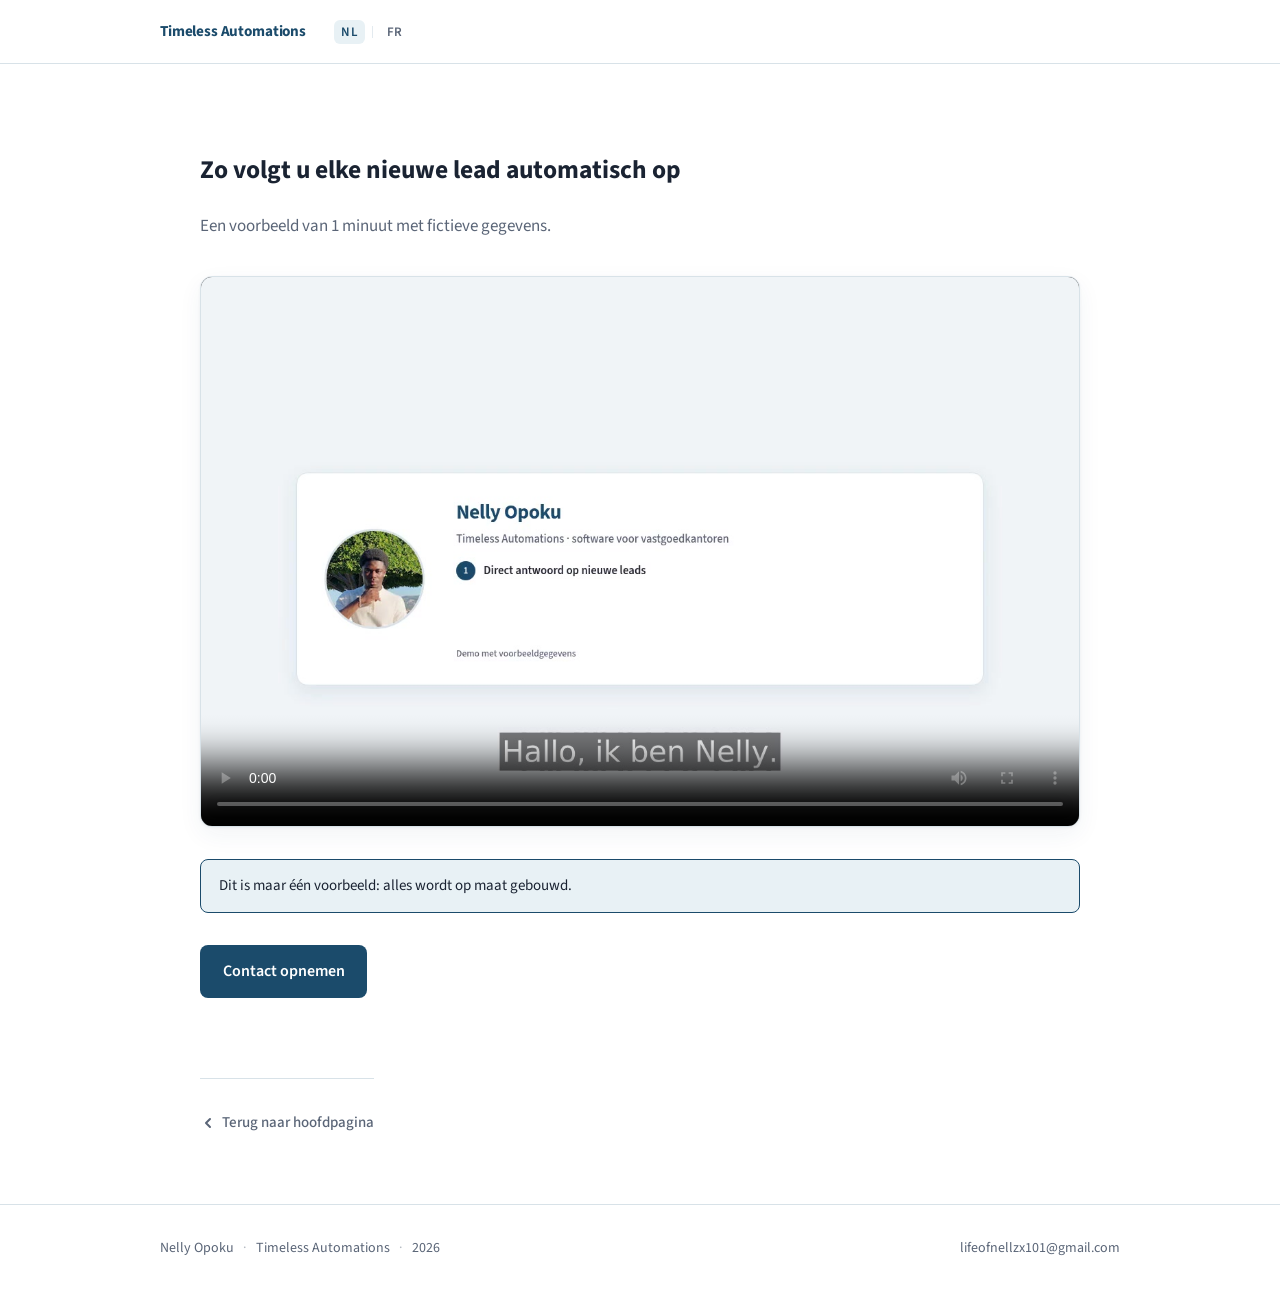
==== demo/index.html @ 156b555e "Add professional demo page with bilingual video support - Create /demo/ page with Dutch and French v" ====
<!DOCTYPE html>
<html lang="nl">
<head>
  <meta charset="UTF-8">
  <meta name="viewport" content="width=device-width, initial-scale=1">
  <meta name="description" content="Bekijk hoe Timeless Automations u helpt elke nieuwe lead automatisch op te volgen. Een korte demo met fictieve gegevens.">
  <meta property="og:title" content="Demo: Automatische leadopvolging | Timeless Automations">
  <meta property="og:description" content="Bekijk hoe uw vastgoed­kantoor automatisch nieuwe leads kan opvolgen. Een voorbeeld van 1 minuut met fictieve gegevens.">
  <meta property="og:type" content="website">
  <meta property="og:image" content="https://timeless-automations.github.io/demo/poster-nl.jpg">
  <meta property="og:locale" content="nl_BE">
  <meta property="og:locale:alternate" content="fr_BE">
  <title>Demo: Automatische leadopvolging | Timeless Automations</title>
  <link rel="icon" href="data:image/svg+xml,%3Csvg xmlns='http://www.w3.org/2000/svg' viewBox='0 0 32 32'%3E%3Crect width='32' height='32' rx='8' fill='%231B4B6B'/%3E%3Cpath d='M8 22V10l8-4 8 4v12l-8 4-8-4z' fill='none' stroke='%23E8F1F5' stroke-width='1.5'/%3E%3Cpath d='M16 6v20M8 10l8 4 8-4' fill='none' stroke='%23E8F1F5' stroke-width='1.5'/%3E%3C/svg%3E">
  <link rel="preconnect" href="https://fonts.googleapis.com">
  <link rel="preconnect" href="https://fonts.gstatic.com" crossorigin>
  <link href="https://fonts.googleapis.com/css2?family=Source+Sans+3:wght@400;500;600;700&display=swap" rel="stylesheet">
  <link rel="stylesheet" href="../styles.css">
  <style>
    .demo-container {
      max-width: 880px;
      margin: 0 auto;
    }

    .video-wrapper {
      position: relative;
      background: var(--bg-alt);
      border: 1px solid var(--border);
      border-radius: var(--radius);
      overflow: hidden;
      box-shadow: var(--shadow);
      margin: 2rem 0;
    }

    .demo-video {
      width: 100%;
      height: auto;
      display: block;
      background: #000;
    }

    .demo-note {
      background: var(--accent-soft);
      border: 1px solid var(--accent);
      border-radius: 8px;
      padding: 0.85rem 1.1rem;
      margin: 1.5rem 0;
      font-size: 0.9375rem;
      color: var(--text);
    }

    .demo-actions {
      display: flex;
      flex-wrap: wrap;
      gap: 0.75rem;
      margin: 2rem 0;
    }

    .back-link {
      display: inline-flex;
      align-items: center;
      gap: 0.35rem;
      color: var(--text-muted);
      text-decoration: none;
      font-size: 0.9375rem;
      font-weight: 500;
      margin-top: 3rem;
      padding-top: 2rem;
      border-top: 1px solid var(--border);
    }

    .back-link:hover {
      color: var(--accent);
    }

    .back-link svg {
      width: 16px;
      height: 16px;
    }

    @media (max-width: 520px) {
      .demo-actions {
        flex-direction: column;
      }
      .demo-actions .btn {
        width: 100%;
      }
    }
  </style>
</head>
<body>
  <header class="site-header">
    <div class="container header-inner">
      <a href="../" class="logo">Timeless Automations</a>
      <div class="lang-toggle" role="group" aria-label="Taal / Langue">
        <button type="button" id="btn-nl" class="lang-btn active" aria-pressed="true">NL</button>
        <span class="lang-sep" aria-hidden="true">|</span>
        <button type="button" id="btn-fr" class="lang-btn" aria-pressed="false">FR</button>
      </div>
    </div>
  </header>

  <main>
    <section class="section">
      <div class="container demo-container">
        <h1 data-i18n="title">Zo volgt u elke nieuwe lead automatisch op</h1>
        <p class="section-intro" data-i18n="intro">Een voorbeeld van 1 minuut met fictieve gegevens.</p>

        <div class="video-wrapper">
          <video 
            id="demo-video"
            class="demo-video"
            controls 
            playsinline 
            preload="metadata"
            poster="poster-nl.jpg"
            aria-label="Demo video"
          >
            <source src="demo-nl.mp4" type="video/mp4">
            <p data-i18n="videoFallback">Uw browser ondersteunt deze video niet. Download het bestand om het te bekijken.</p>
          </video>
        </div>

        <div class="demo-note" data-i18n="customNote">
          Dit is maar één voorbeeld: alles wordt op maat gebouwd.
        </div>

        <div class="demo-actions">
          <a href="mailto:lifeofnellzx101@gmail.com" class="btn btn-primary" data-i18n="btnContact">Contact opnemen</a>
        </div>

        <a href="../" class="back-link">
          <svg viewBox="0 0 16 16" fill="none" stroke="currentColor" stroke-width="2" stroke-linecap="round" stroke-linejoin="round">
            <path d="M10 12L6 8l4-4"/>
          </svg>
          <span data-i18n="backToHome">Terug naar hoofdpagina</span>
        </a>
      </div>
    </section>
  </main>

  <footer class="site-footer">
    <div class="container footer-inner">
      <p>
        <span>Nelly Opoku</span>
        <span class="footer-sep">·</span>
        <span>Timeless Automations</span>
        <span class="footer-sep">·</span>
        <span>2026</span>
      </p>
      <p>
        <a href="mailto:lifeofnellzx101@gmail.com">lifeofnellzx101@gmail.com</a>
      </p>
    </div>
  </footer>

  <script>
    const I18N = {
      nl: {
        title: "Zo volgt u elke nieuwe lead automatisch op",
        intro: "Een voorbeeld van 1 minuut met fictieve gegevens.",
        customNote: "Dit is maar één voorbeeld: alles wordt op maat gebouwd.",
        btnContact: "Contact opnemen",
        backToHome: "Terug naar hoofdpagina",
        videoFallback: "Uw browser ondersteunt deze video niet. Download het bestand om het te bekijken.",
        ogTitle: "Demo: Automatische leadopvolging | Timeless Automations",
        ogDesc: "Bekijk hoe uw vastgoed­kantoor automatisch nieuwe leads kan opvolgen. Een voorbeeld van 1 minuut met fictieve gegevens.",
        metaDesc: "Bekijk hoe Timeless Automations u helpt elke nieuwe lead automatisch op te volgen. Een korte demo met fictieve gegevens."
      },
      fr: {
        title: "Suivez automatiquement chaque nouveau lead",
        intro: "Un exemple d'1 minute avec des données fictives.",
        customNote: "Ce n'est qu'un exemple : tout est construit sur mesure.",
        btnContact: "Me contacter",
        backToHome: "Retour à la page d'accueil",
        videoFallback: "Votre navigateur ne prend pas en charge cette vidéo. Téléchargez le fichier pour le voir.",
        ogTitle: "Démo : Suivi automatique des leads | Timeless Automations",
        ogDesc: "Découvrez comment votre agence immobilière peut automatiquement suivre les nouveaux leads. Un exemple d'1 minute avec des données fictives.",
        metaDesc: "Découvrez comment Timeless Automations vous aide à suivre automatiquement chaque nouveau lead. Une courte démo avec des données fictives."
      }
    };

    const video = document.getElementById("demo-video");
    const videoSource = video.querySelector("source");

    function setLang(lang) {
      const t = I18N[lang];
      if (!t) return;

      document.documentElement.lang = lang === "fr" ? "fr" : "nl";

      // Update text content
      document.querySelectorAll("[data-i18n]").forEach(el => {
        const key = el.getAttribute("data-i18n");
        if (t[key]) {
          el.textContent = t[key];
        }
      });

      // Update video source and poster
      const videoFile = lang === "fr" ? "demo-fr.mp4" : "demo-nl.mp4";
      const posterFile = lang === "fr" ? "poster-fr.jpg" : "poster-nl.jpg";
      
      videoSource.src = videoFile;
      video.poster = posterFile;
      video.load(); // Reload video with new source

      // Update meta tags
      document.title = t.ogTitle;
      
      const metaDesc = document.querySelector('meta[name="description"]');
      if (metaDesc) metaDesc.setAttribute("content", t.metaDesc);

      const ogTitle = document.querySelector('meta[property="og:title"]');
      if (ogTitle) ogTitle.setAttribute("content", t.ogTitle);

      const ogDesc = document.querySelector('meta[property="og:description"]');
      if (ogDesc) ogDesc.setAttribute("content", t.ogDesc);

      const ogImage = document.querySelector('meta[property="og:image"]');
      if (ogImage) {
        const baseUrl = "https://timeless-automations.github.io/demo/";
        ogImage.setAttribute("content", baseUrl + posterFile);
      }

      const ogLocale = document.querySelector('meta[property="og:locale"]');
      if (ogLocale) ogLocale.setAttribute("content", lang === "fr" ? "fr_BE" : "nl_BE");

      // Update buttons
      document.getElementById("btn-nl").classList.toggle("active", lang === "nl");
      document.getElementById("btn-fr").classList.toggle("active", lang === "fr");
      document.getElementById("btn-nl").setAttribute("aria-pressed", lang === "nl" ? "true" : "false");
      document.getElementById("btn-fr").setAttribute("aria-pressed", lang === "fr" ? "true" : "false");

      // Save preference
      try { 
        localStorage.setItem("demo-lang", lang);
      } catch (_) {}
    }

    // Event listeners
    document.getElementById("btn-nl").addEventListener("click", () => setLang("nl"));
    document.getElementById("btn-fr").addEventListener("click", () => setLang("fr"));

    // Initialize language from URL param, localStorage, or default to NL
    let initial = "nl";
    const urlParams = new URLSearchParams(window.location.search);
    const langParam = urlParams.get("lang");
    
    if (langParam === "fr" || langParam === "nl") {
      initial = langParam;
    } else {
      try {
        const saved = localStorage.getItem("demo-lang");
        if (saved === "fr" || saved === "nl") initial = saved;
      } catch (_) {}
    }
    
    setLang(initial);
  </script>
</body>
</html>
---- styles.css ----
/* ============================================================
   Nelly — Vastgoed / Immobilier landing page
   Accent: deep teal-blue (#1B4B6B)
   ============================================================ */

:root {
  --accent: #1B4B6B;
  --accent-soft: #E8F1F5;
  --accent-hover: #143A54;
  --text: #1A2332;
  --text-muted: #5A6577;
  --bg: #FFFFFF;
  --bg-alt: #F5F8FA;
  --border: #D8E2E8;
  --placeholder-bg: #FFF6D6;
  --placeholder-border: #E6C84A;
  --radius: 12px;
  --shadow: 0 1px 3px rgba(27, 75, 107, 0.06), 0 8px 24px rgba(27, 75, 107, 0.06);
  --font: "Source Sans 3", system-ui, -apple-system, "Segoe UI", Roboto, "Helvetica Neue", Arial, sans-serif;
  --max: 960px;
  --header-h: 64px;
}

*, *::before, *::after { box-sizing: border-box; }

html {
  scroll-behavior: smooth;
  scroll-padding-top: calc(var(--header-h) + 12px);
}

body {
  margin: 0;
  font-family: var(--font);
  font-size: 1.0625rem;
  line-height: 1.65;
  color: var(--text);
  background: var(--bg);
  -webkit-font-smoothing: antialiased;
}

img { max-width: 100%; display: block; }

a {
  color: var(--accent);
  text-decoration-thickness: 1px;
  text-underline-offset: 3px;
}
a:hover { color: var(--accent-hover); }

.container {
  width: min(100% - 2.5rem, var(--max));
  margin-inline: auto;
}

/* ---- Placeholders (intentional, visible) ---- */
/* Reserved for unfinished CONFIG values — not used when fields are filled or hidden */
.placeholder-text {
  background: var(--placeholder-bg);
  border-bottom: 2px dashed var(--placeholder-border);
  padding: 0 0.2em;
  border-radius: 3px;
  color: #6B5A10;
  font-weight: 500;
}

/* ---- Header ---- */
.site-header {
  position: sticky;
  top: 0;
  z-index: 50;
  background: rgba(255, 255, 255, 0.92);
  backdrop-filter: blur(10px);
  -webkit-backdrop-filter: blur(10px);
  border-bottom: 1px solid var(--border);
  height: var(--header-h);
}

.header-inner {
  display: flex;
  align-items: center;
  gap: 1.25rem;
  height: var(--header-h);
}

.logo {
  font-weight: 700;
  font-size: 0.95rem;
  color: var(--accent);
  text-decoration: none;
  letter-spacing: -0.01em;
  white-space: nowrap;
  overflow: hidden;
  text-overflow: ellipsis;
  max-width: 220px;
}
.logo:hover { color: var(--accent-hover); }

.nav {
  display: flex;
  gap: 1.25rem;
  margin-left: auto;
}
.nav a {
  color: var(--text-muted);
  text-decoration: none;
  font-size: 0.9375rem;
  font-weight: 500;
}
.nav a:hover { color: var(--accent); }

.lang-toggle {
  display: flex;
  align-items: center;
  gap: 0.35rem;
  flex-shrink: 0;
  margin-left: 0.5rem;
}

.lang-btn {
  font-family: inherit;
  font-size: 0.8125rem;
  font-weight: 600;
  letter-spacing: 0.04em;
  background: transparent;
  border: none;
  color: var(--text-muted);
  cursor: pointer;
  padding: 0.35rem 0.45rem;
  border-radius: 6px;
  line-height: 1;
}
.lang-btn:hover { color: var(--accent); background: var(--accent-soft); }
.lang-btn.active {
  color: var(--accent);
  background: var(--accent-soft);
}
.lang-btn:focus-visible {
  outline: 2px solid var(--accent);
  outline-offset: 2px;
}
.lang-sep { color: var(--border); font-size: 0.75rem; user-select: none; }

/* ---- Hero ---- */
.hero {
  padding: 4.5rem 0 4rem;
  background:
    linear-gradient(180deg, var(--accent-soft) 0%, var(--bg) 100%);
}

.hero-inner { max-width: 640px; }

.hero-name {
  margin: 0 0 1rem;
  font-size: 0.9375rem;
  color: var(--text-muted);
  font-weight: 500;
}
.hero-sep { margin: 0 0.35rem; opacity: 0.5; }

.hero h1 {
  margin: 0 0 1rem;
  font-size: clamp(1.75rem, 4vw, 2.35rem);
  font-weight: 700;
  line-height: 1.25;
  letter-spacing: -0.02em;
  color: var(--text);
}

.hero-sub {
  margin: 0 0 2rem;
  font-size: 1.1875rem;
  color: var(--text-muted);
  max-width: 34em;
}

.hero-actions {
  display: flex;
  flex-wrap: wrap;
  gap: 0.75rem;
}

.hero-demo-link {
  margin: 1rem 0 0;
  font-size: 0.9375rem;
}

.hero-demo-link a {
  color: var(--text-muted);
  text-decoration: none;
  font-weight: 500;
  border-bottom: 1px solid var(--border);
  padding-bottom: 2px;
  transition: color 0.15s, border-color 0.15s;
}

.hero-demo-link a:hover {
  color: var(--accent);
  border-bottom-color: var(--accent);
}

.btn {
  display: inline-flex;
  align-items: center;
  justify-content: center;
  padding: 0.75rem 1.35rem;
  border-radius: 8px;
  font-family: inherit;
  font-size: 1rem;
  font-weight: 600;
  text-decoration: none;
  border: 1.5px solid transparent;
  transition: background 0.15s, color 0.15s, border-color 0.15s;
  cursor: pointer;
}
.btn:focus-visible {
  outline: 2px solid var(--accent);
  outline-offset: 3px;
}

.btn-primary {
  background: var(--accent);
  color: #fff;
}
.btn-primary:hover {
  background: var(--accent-hover);
  color: #fff;
}

.btn-secondary {
  background: #fff;
  color: var(--accent);
  border-color: var(--border);
}
.btn-secondary:hover {
  border-color: var(--accent);
  background: var(--accent-soft);
  color: var(--accent-hover);
}

/* ---- Sections ---- */
.section {
  padding: 4rem 0;
}

.section-alt {
  background: var(--bg-alt);
}

.section-title {
  margin: 0 0 0.5rem;
  font-size: clamp(1.4rem, 3vw, 1.75rem);
  font-weight: 700;
  letter-spacing: -0.015em;
  color: var(--text);
}

.section-intro {
  margin: 0 0 2.25rem;
  color: var(--text-muted);
  max-width: 36em;
}

/* ---- Cards ---- */
.cards {
  display: grid;
  grid-template-columns: repeat(3, 1fr);
  gap: 1.25rem;
}

.card {
  background: var(--bg);
  border: 1px solid var(--border);
  border-radius: var(--radius);
  padding: 1.5rem 1.35rem;
  box-shadow: var(--shadow);
}

.card-icon {
  width: 44px;
  height: 44px;
  display: flex;
  align-items: center;
  justify-content: center;
  background: var(--accent-soft);
  color: var(--accent);
  border-radius: 10px;
  margin-bottom: 1rem;
}

.card h3 {
  margin: 0 0 0.5rem;
  font-size: 1.0625rem;
  font-weight: 600;
  letter-spacing: -0.01em;
}

.card p {
  margin: 0;
  font-size: 0.975rem;
  color: var(--text-muted);
}

/* ---- Steps ---- */
.steps {
  list-style: none;
  margin: 0;
  padding: 0;
  display: grid;
  gap: 1.5rem;
}

.step {
  display: flex;
  gap: 1.25rem;
  align-items: flex-start;
  background: var(--bg);
  border: 1px solid var(--border);
  border-radius: var(--radius);
  padding: 1.35rem 1.5rem;
  box-shadow: var(--shadow);
}

.step-num {
  flex-shrink: 0;
  width: 36px;
  height: 36px;
  display: flex;
  align-items: center;
  justify-content: center;
  background: var(--accent);
  color: #fff;
  font-weight: 700;
  font-size: 0.9375rem;
  border-radius: 50%;
}

.step h3 {
  margin: 0.15rem 0 0.35rem;
  font-size: 1.0625rem;
  font-weight: 600;
}

.step p {
  margin: 0;
  color: var(--text-muted);
  font-size: 0.975rem;
}

/* ---- About ---- */
.about-inner {
  display: grid;
  grid-template-columns: auto 1fr;
  gap: 2.5rem;
  align-items: start;
}

.about-photo {
  width: 140px;
  height: 140px;
  border-radius: 50%;
  background: var(--accent-soft);
  border: 3px solid var(--border);
  display: flex;
  align-items: center;
  justify-content: center;
  background-size: cover;
  background-position: center;
  flex-shrink: 0;
}

.about-photo.is-avatar {
  background: var(--accent);
  border-color: var(--accent);
}

.about-photo.has-photo {
  border-color: var(--border);
  background-position: center center;
}

.avatar-initials {
  font-size: 2.25rem;
  font-weight: 700;
  letter-spacing: 0.04em;
  color: #fff;
  line-height: 1;
  user-select: none;
}

.about-text .section-title { margin-bottom: 1rem; }

.about-text p {
  margin: 0 0 0.9rem;
  color: var(--text-muted);
  max-width: 38em;
}
.about-text p:last-child { margin-bottom: 0; }

/* ---- Contact ---- */
.contact-inner { max-width: 520px; }

.contact-list {
  list-style: none;
  margin: 0;
  padding: 0;
  display: grid;
  gap: 1rem;
}

.contact-list li[hidden] {
  display: none;
}

.contact-list li {
  display: grid;
  grid-template-columns: 7.5rem 1fr;
  gap: 0.75rem;
  align-items: baseline;
  padding: 0.85rem 1.1rem;
  background: var(--bg);
  border: 1px solid var(--border);
  border-radius: 10px;
}

.contact-label {
  font-size: 0.8125rem;
  font-weight: 600;
  text-transform: uppercase;
  letter-spacing: 0.04em;
  color: var(--text-muted);
}

.contact-list a {
  font-weight: 500;
  word-break: break-all;
  text-decoration: none;
}
.contact-list a:hover { text-decoration: underline; }

/* ---- Footer ---- */
.site-footer {
  padding: 2rem 0;
  border-top: 1px solid var(--border);
  background: var(--bg);
}

.footer-inner {
  display: flex;
  flex-wrap: wrap;
  justify-content: space-between;
  gap: 0.75rem 1.5rem;
  font-size: 0.875rem;
  color: var(--text-muted);
}
.footer-inner p { margin: 0; }
.footer-sep { margin: 0 0.4rem; opacity: 0.45; }
.footer-inner a {
  color: var(--text-muted);
  text-decoration: none;
}
.footer-inner a:hover { color: var(--accent); }

/* ---- Responsive ---- */
@media (max-width: 800px) {
  .cards {
    grid-template-columns: 1fr;
  }

  .about-inner {
    grid-template-columns: 1fr;
    justify-items: center;
    gap: 1.5rem;
  }

  .about-text {
    width: 100%;
  }

  .nav {
    display: none; /* keep header clean on mobile; page is short + scrollable */
  }

  .logo { max-width: 180px; }
}

@media (max-width: 520px) {
  .container { width: min(100% - 1.75rem, var(--max)); }

  .hero { padding: 3rem 0 2.75rem; }

  .section { padding: 3rem 0; }

  .contact-list li {
    grid-template-columns: 1fr;
    gap: 0.25rem;
  }

  .hero-actions { flex-direction: column; }
  .hero-actions .btn { width: 100%; }
}

@media (prefers-reduced-motion: reduce) {
  html { scroll-behavior: auto; }
  .btn { transition: none; }
}
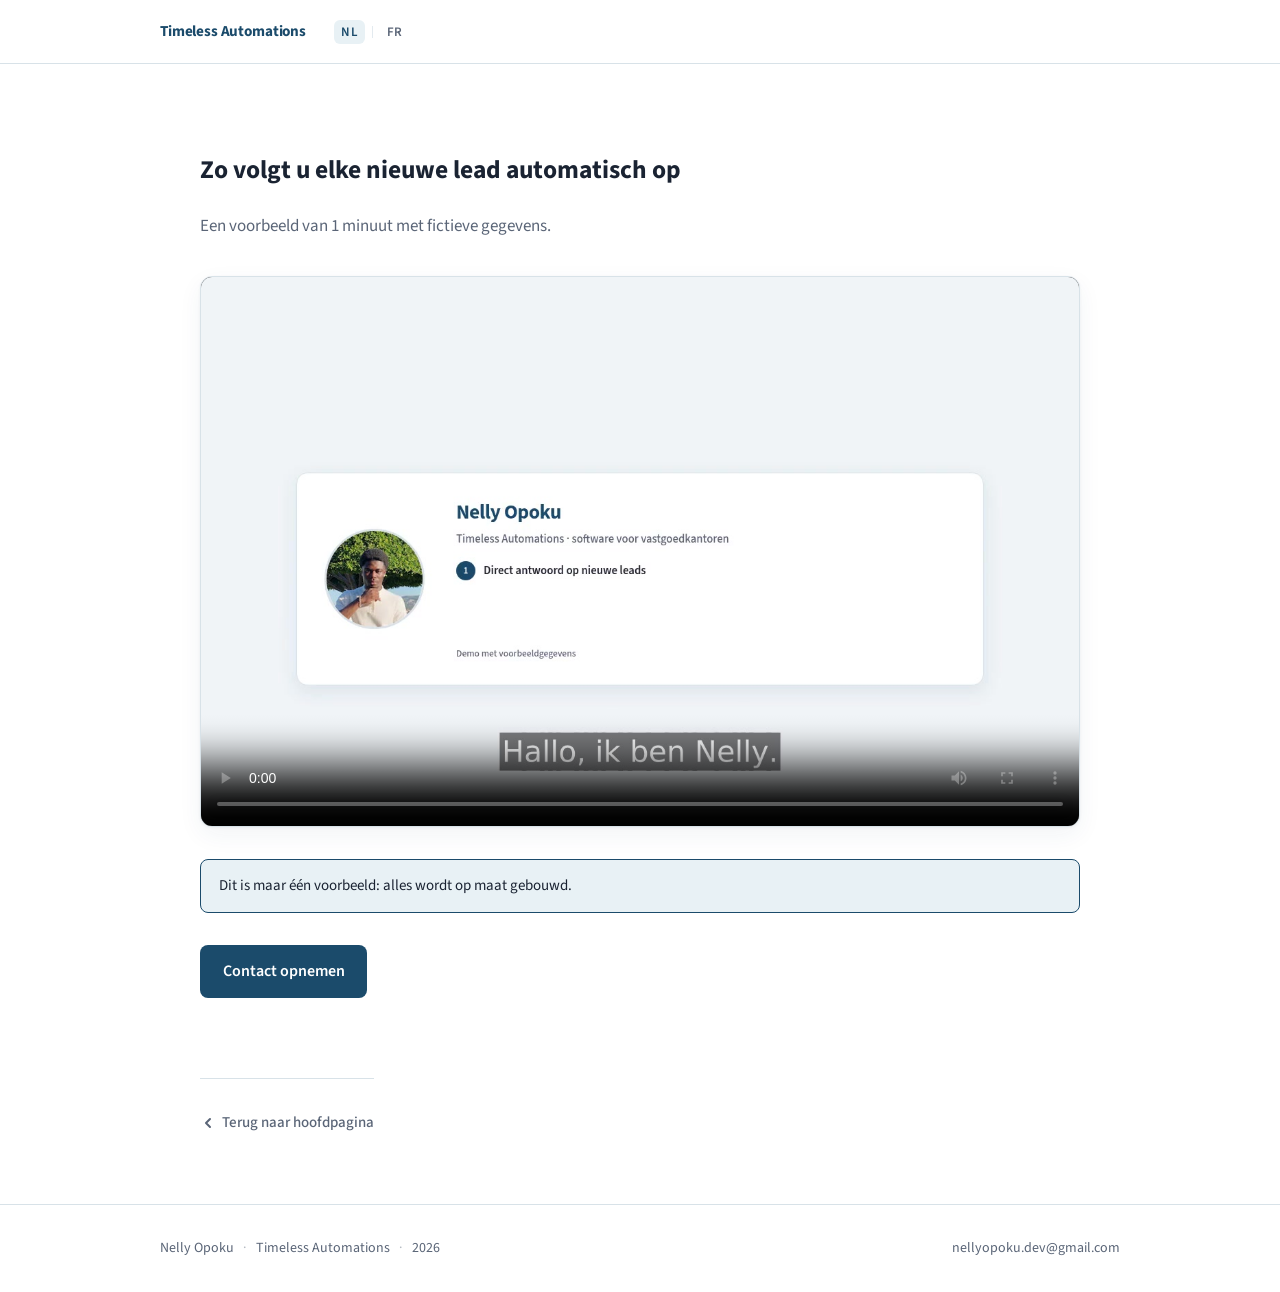
==== commit bc1056c2: "Update email address to nellyopoku.dev@gmail.com Replace lifeofnellzx101@gmail.com with nellyopoku.d" ====
--- a/demo/index.html
+++ b/demo/index.html
@@ -126,7 +126,7 @@
         </div>
 
         <div class="demo-actions">
-          <a href="mailto:lifeofnellzx101@gmail.com" class="btn btn-primary" data-i18n="btnContact">Contact opnemen</a>
+          <a href="mailto:nellyopoku.dev@gmail.com" class="btn btn-primary" data-i18n="btnContact">Contact opnemen</a>
         </div>
 
         <a href="../" class="back-link">
@@ -149,7 +149,7 @@
         <span>2026</span>
       </p>
       <p>
-        <a href="mailto:lifeofnellzx101@gmail.com">lifeofnellzx101@gmail.com</a>
+        <a href="mailto:nellyopoku.dev@gmail.com">nellyopoku.dev@gmail.com</a>
       </p>
     </div>
   </footer>
